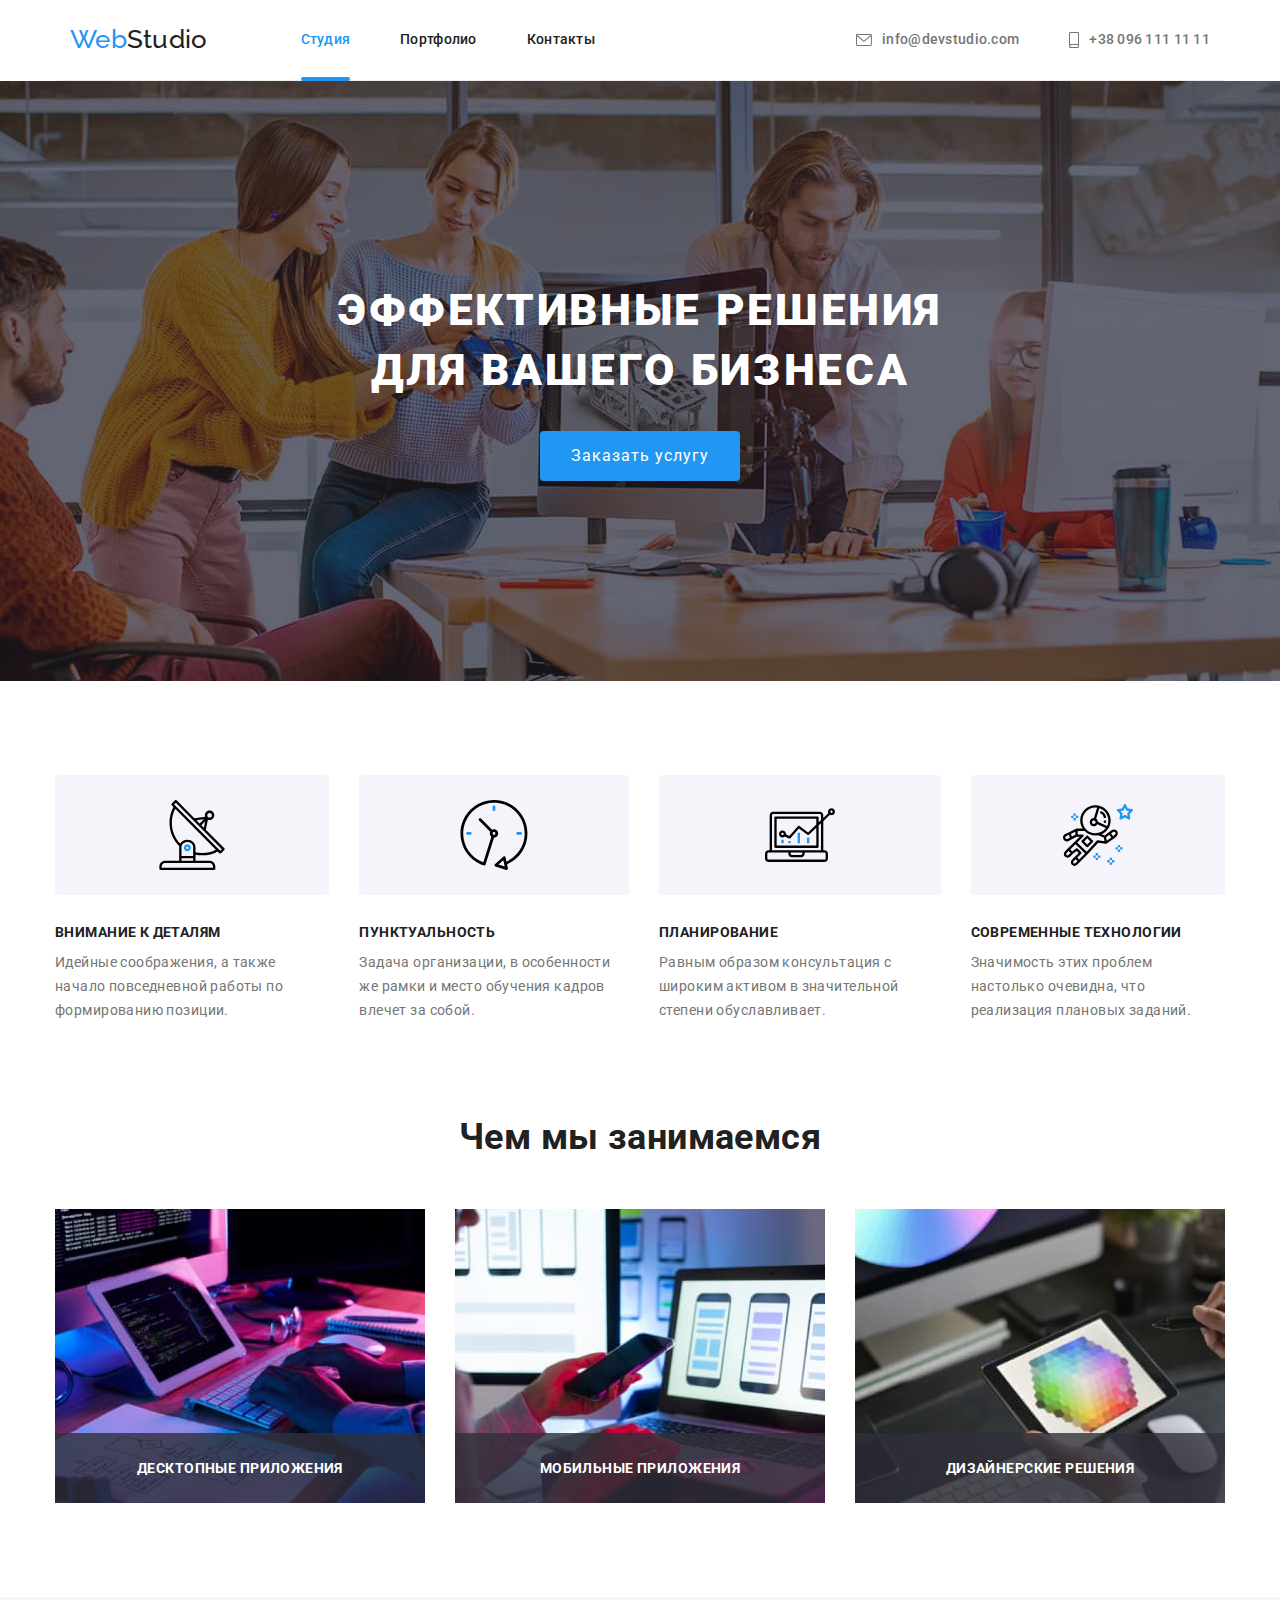
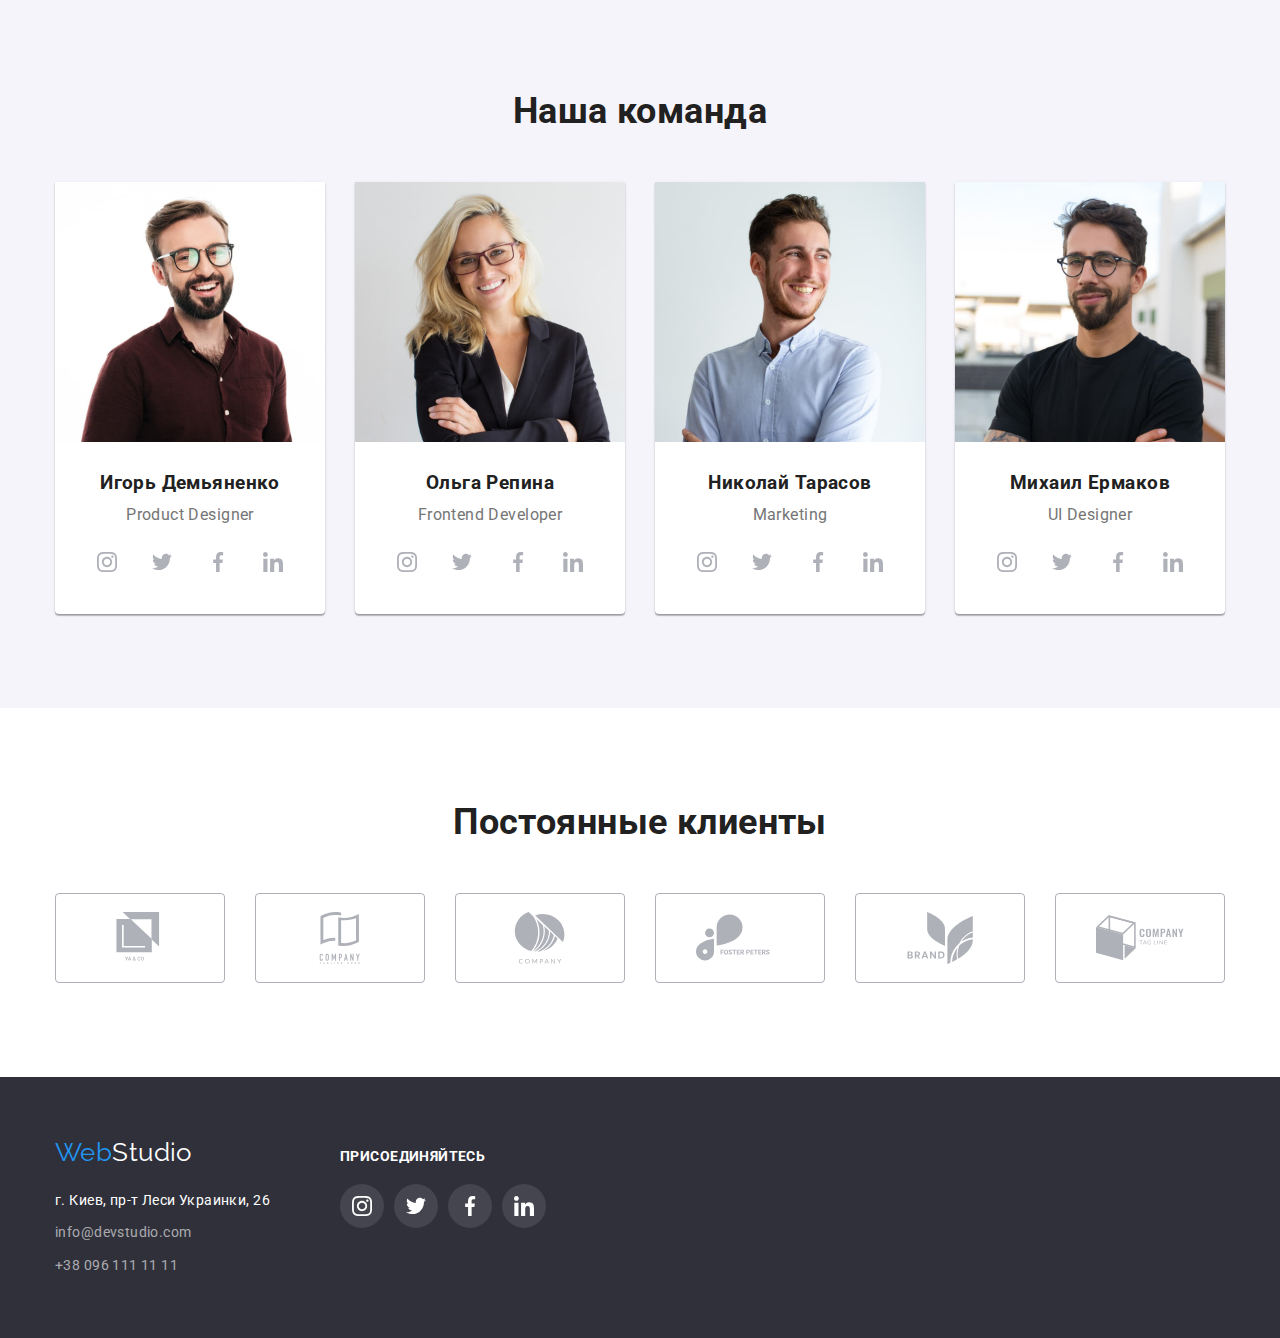
==== index.html @ 07320141 "homework 5" ====
<!DOCTYPE html>
<html lang="ru">
<head>
    <meta charset="UTF-8">
    <meta name="viewport" content="width=device-width, initial-scale=1.0">
    <title>Студия</title>
    <link rel = "preconnect" href = "https://fonts.gstatic.com">
    <link href="https://fonts.googleapis.com/css2?family=Raleway:wght@700&family=Roboto:wght@400;500;700;900&display=swap" rel="stylesheet">
    <link rel="stylesheet" href= "https://cdnjs.cloudflare.com/ajax/libs/modern-normalize/1.0.0/modern-normalize.min.css">
    <link rel="stylesheet" href="./styles.css">
 </head>
<body>
 <header class="header">
    <div class="container">
        <nav class="nav">
            <a href="./index.html" class="logo">Web<span class="sec-part-black">Studio</span></a>
            <ul class="list">
                 <li class="item"><a href="./index.html" class="link opend">Студия</a></li>
                 <li class="item"><a href="./portfolio.html" class="link">Портфолио</a></li>
                 <li class="item"><a href="#" class="link">Контакты</a></li>
            </ul>
        </nav>
        <ul class="list header-contacts">
          <li class="item">
            <a href="mailto:info@devstudio.com" class="contacts">
              <svg class="icon" width="16" height="12">
                <use href="./img/symbol-defs.svg#icon-envelope">
                </use>
              </svg>
                info@devstudio.com</a></li>
          <li class="item"><a href="tel:+380961111111" class="contacts">
            <svg class="icon" width="10" height="16">
              <use href="./img/symbol-defs.svg#icon-smartphone">
              </use>
            </svg>+38 096 111 11 11</a></li>
     </ul>    
    </div>
 </header> 
 <main> 
<section class="hero">
        <div class="title"><h1>Эффективные решения для вашего бизнеса</h1>
        <button class="button" data-modal-open>Заказать услугу</button>
        </div>
        <div class="backdrop is-hidden" data-modal>
          <div class="modal">
            <button class="button-close" data-modal-close>
              <svg class="icon" width="18" height="18">
                <use href="./img/symbol-defs.svg#icon-close"></use>
              </svg>
            </button>
          </div>
        </div>
</section>
<section class="advantages">
    <div class="container">
        <!-- Невидимый заголовок -->
      <h2 class="invisible">Приемущества</h2>
      <ul class="list">
        <li class="item">
          <div class="icon-container">
            <svg class="icon" width="70" height="70">
              <use href="./img/symbol-defs.svg#icon-antenna"></use>
            </svg>
          </div>
          <h3 class="title">Внимание к деталям</h3>
            <p class="text">Идейные соображения, а также начало повседневной работы по формированию позиции.</p>
        </li>
        <li class="item">
          <div class="icon-container">
            <svg class="icon" width="70" height="70">
              <use href="./img/symbol-defs.svg#icon-clock"></use>
            </svg>
          </div>
            <h3 class="title">Пунктуальность</h3>
            <p class="text">Задача организации, в особенности же рамки и место обучения кадров влечет за собой.</p>
        </li>
        <li class="item">
          <div class="icon-container">
            <svg class="icon" width="70" height="70">
              <use href="./img/symbol-defs.svg#icon-diagram"></use>
            </svg>
          </div>
            <h3 class="title">Планирование</h3>
            <p class="text">Равным образом консультация с широким активом в значительной степени обуславливает.</p>
        </li>
        <li class="item">
          <div class="icon-container">
            <svg class="icon" width="70" height="70">
              <use href="./img/symbol-defs.svg#icon-astronaut"></use>
            </svg>
          </div>
            <h3 class="title">Современные технологии</h3>
            <p class="text">Значимость этих проблем настолько очевидна, что реализация плановых заданий.</p>
        </li>
      </ul>
    </div>
</section>
<section class="activity">
    <div class="container">
      <h2 class="global-title">Чем мы занимаемся</h2>
      <ul class="list">
        <li class="item">
          <img src="./img/box1.jpg" alt="Что-то печатает" width="370">
          <p class="inscription">Десктопные приложения</p>
        </li>
        <li class="item">
          <img src="./img/box2.jpg" alt="Смотрит в телефон" width="370">
          <p class="inscription">Мобильные приложения</p>
        </li>
        <li class="item">
          <img src="./img/box3.jpg" alt="Смотрит на палитру цветов" width="370">
          <p class="inscription">Дизайнерские решения</p>
        </li>
      </ul>
    </div>
</section>
<section class="team">
    <div class="container">
        <h2 class="global-title">Наша команда</h2>
        <ul class="list">
            <li class="item"><img src="./img/img1.jpg" alt="Игорь Демьяненко" width="270">
              <div class="info">
                <h3 class="title">Игорь Демьяненко</h3>
                <p class="text">Product Designer</p>
                <ul class="social-list">
                  <li class="social-item">
                    <a class="social-networks" href="#">
                      <svg class="social-icon">
                        <use href="./img/symbol-defs.svg#icon-instagram"></use>
                      </svg>
                    </a>
                  </li>
                  <li class="social-item">
                    <a class="social-networks" href="#">
                      <svg class="social-icon">
                        <use href="./img/symbol-defs.svg#icon-twitter"></use>
                      </svg>
                    </a>
                  </li>
                  <li class="social-item">
                    <a class="social-networks" href="#">
                      <svg class="social-icon">
                        <use href="./img/symbol-defs.svg#icon-facebook"></use>
                      </svg>
                    </a>
                  </li>
                  <li class="social-item">
                    <a class="social-networks" href="#">
                      <svg class="social-icon">
                        <use href="./img/symbol-defs.svg#icon-linkedin"></use>
                      </svg>
                    </a>
                  </li>
                </ul>
              </div>
            </li>
            <li class="item"><img src="./img/img2.jpg" alt="Ольга Репина" width="270">
              <div class="info">
                <h3 class="title">Ольга Репина</h3>
                <p class="text">Frontend Developer</p>
                <ul class="social-list">
                  <li class="social-item">
                    <a class="social-networks" href="#">
                      <svg class="social-icon">
                        <use href="./img/symbol-defs.svg#icon-instagram"></use>
                      </svg>
                    </a>
                  </li>
                  <li class="social-item">
                    <a class="social-networks" href="#">
                      <svg class="social-icon">
                        <use href="./img/symbol-defs.svg#icon-twitter"></use>
                      </svg>
                    </a>
                  </li>
                  <li class="social-item">
                    <a class="social-networks" href="#">
                      <svg class="social-icon">
                        <use href="./img/symbol-defs.svg#icon-facebook"></use>
                      </svg>
                    </a>
                  </li>
                  <li class="social-item">
                    <a class="social-networks" href="#">
                      <svg class="social-icon">
                        <use href="./img/symbol-defs.svg#icon-linkedin"></use>
                      </svg>
                    </a>
                  </li>
                </ul>
              </div>
            </li>
            <li class="item"><img src="./img/img3.jpg" alt="Николай Тарасов" width="270">
              <div class="info">
                <h3 class="title">Николай Тарасов</h3>
                <p class="text">Marketing</p>
                <ul class="social-list">
                  <li class="social-item">
                    <a class="social-networks" href="#">
                      <svg class="social-icon">
                        <use href="./img/symbol-defs.svg#icon-instagram"></use>
                      </svg>
                    </a>
                  </li>
                  <li class="social-item">
                    <a class="social-networks" href="#">
                      <svg class="social-icon">
                        <use href="./img/symbol-defs.svg#icon-twitter"></use>
                      </svg>
                    </a>
                  </li>
                  <li class="social-item">
                    <a class="social-networks" href="#">
                      <svg class="social-icon">
                        <use href="./img/symbol-defs.svg#icon-facebook"></use>
                      </svg>
                    </a>
                  </li>
                  <li class="social-item">
                    <a class="social-networks" href="#">
                      <svg class="social-icon">
                        <use href="./img/symbol-defs.svg#icon-linkedin"></use>
                      </svg>
                    </a>
                  </li>
                </ul>
              </div>
            </li>
            <li class="item"><img src="./img/img4.jpg" alt="Михаил Ермаков" width="270">
              <div class="info">
                <h3 class="title">Михаил Ермаков</h3>
                <p class="text">UI Designer</p>
                <ul class="social-list">
                  <li class="social-item">
                    <a class="social-networks" href="#">
                      <svg class="social-icon">
                        <use href="./img/symbol-defs.svg#icon-instagram"></use>
                      </svg>
                    </a>
                  </li>
                  <li class="social-item">
                    <a class="social-networks" href="#">
                      <svg class="social-icon">
                        <use href="./img/symbol-defs.svg#icon-twitter"></use>
                      </svg>
                    </a>
                  </li>
                  <li class="social-item">
                    <a class="social-networks" href="#">
                      <svg class="social-icon">
                        <use href="./img/symbol-defs.svg#icon-facebook"></use>
                      </svg>
                    </a>
                  </li>
                  <li class="social-item">
                    <a class="social-networks" href="#">
                      <svg class="social-icon">
                        <use href="./img/symbol-defs.svg#icon-linkedin"></use>
                      </svg>
                    </a>
                  </li>
                </ul>
              </div>
            </li>
        </ul>
    </div>
</section>
<section class="client">
  <div class="container">
    <h2 class="global-title">Постоянные клиенты</h2>
    <ul class="list">
      <li class="item">
        <a class="card" href="#">
          <svg class="company">
            <use href="./img/symbol-defs.svg#icon-logo-1"></use>
          </svg>
        </a> 
      </li>
      <li class="item">
        <a class="card" href="#">
          <svg class="company">
            <use href="./img/symbol-defs.svg#icon-logo-2"></use>
          </svg>
        </a> 
      </li>
      <li class="item">
        <a class="card" href="#">
          <svg class="company">
            <use href="./img/symbol-defs.svg#icon-logo-3"></use>
          </svg>
        </a> 
      </li>
      <li class="item">
        <a class="card" href="#">
          <svg class="company">
            <use href="./img/symbol-defs.svg#icon-logo-4"></use>
          </svg>
        </a> 
      </li>
      <li class="item">
        <a class="card" href="#">
          <svg class="company">
            <use href="./img/symbol-defs.svg#icon-logo-5"></use>
          </svg>
        </a> 
      </li>
      <li class="item">
        <a class="card" href="#">
          <svg class="company">
            <use href="./img/symbol-defs.svg#icon-logo-6"></use>
          </svg>
        </a> 
      </li>
    </ul>
  </div>
</section>
</main>
<footer class="footer">
    <div class="container">
        <div class="info">
          <a href="./index.html" class="logo">Web<span class="sec-part-white">Studio</span></a>
          <address class="address">г. Киев, пр-т Леси Украинки, 26</address>
          <ul class="list">
            <li class="item"><a href="mailto:info@devstudio.com" class="link">info@devstudio.com</a></li>
            <li class="item"><a href="tel:+380961111111" class="link">+38 096 111 11 11</a></li>
          </ul>       
        </div>
        <div class="social-container">
          <h2 class="title">присоединяйтесь</h2>
          <ul class="social-list">
            <li class="social-item">
              <a class="social-networks" href="#">
                <svg class="social-icon">
                  <use href="./img/symbol-defs.svg#icon-instagram"></use>
                </svg>
              </a>
            </li>
            <li class="social-item">
              <a class="social-networks" href="#">
                <svg class="social-icon">
                  <use href="./img/symbol-defs.svg#icon-twitter"></use>
                </svg>
              </a>
            </li>
            <li class="social-item">
              <a class="social-networks" href="#">
                <svg class="social-icon">
                  <use href="./img/symbol-defs.svg#icon-facebook"></use>
                </svg>
              </a>
            </li>
            <li class="social-item">
              <a class="social-networks" href="#">
                <svg class="social-icon">
                  <use href="./img/symbol-defs.svg#icon-linkedin"></use>
                </svg>
              </a>
            </li>
          </ul>
        </div>
    </div>
</footer>
<script src="./js/modal.js"></script>
</body>
</html>
---- styles.css ----
/* Бексайд основной #FFFFFF */
/* Бексайд подвала #2F303A */
/* Бексайд вторичный #F5F4FA */
/* Основной цвет заголовков #212121 */
/* основной цвет текста #757575 */
/* второй цвет текста #FFFFFF */
/* Акцент #2196F3*/
/* Цвет ссылки в подвале  rgba(255, 255, 255, 0.6) */
/* Цвет линии под меню #ECECEC */
/* Цвет рамки в портфолио #EEEEEE */
/* Цвет фона героя #C4C4C4 */
/* Цвет иконки социальных сетей #AFB1B8 */
/* Цвет фона иконок соц сетей в футере rgba(255, 255, 255, 0.1) */
/* Цвет фона текста над картинками rgba(47, 48, 58, 0.8); */
/* Цвет бэкдропа rgba(0, 0, 0, 0.2) */

html{
    box-sizing: border-box;
}

img {
    display: block;
    max-width: 100%;
}

*,
*::before,
*::after{
    box-sizing: inherit;
}

:root{
    --title-text-color: #212121;
    --primary-text-color: #757575;
    --secondary-text-color: #FFFFFF;
    --primary-background-color: #FFFFFF;
    --secondary-background-color: #F5F4FA; 
    --footer-background-color: #2F303A;
    --accent-color: #2196F3;
    --footer-link-color: rgba(255, 255, 255, 0.6);
    --header-line-color: #ECECEC;
    --border-portfolio-color: #EEEEEE;
    --hero-background-color: #C4C4C4;
    --social-network-icon-color:#AFB1B8;
    --footer-social-background-icon-color:rgba(255, 255, 255, 0.1);
    --image-text-background-color:rgba(47, 48, 58, 0.8);
    --backdrop-color:rgba(0, 0, 0, 0.2);
    --modal-close-button-color:rgba(0, 0, 0, 1);
}

body{
    background-color: var(--primary-background-color);
    color: var(--title-text-color);
    font-family: 'Roboto', sans-serif;
    font-weight: 700;
    font-size: 14px;
    line-height: 1.71;
    letter-spacing: 0.03em;
}

li {
    list-style-type: none; 
}

a {
    display:block;
    text-decoration: none;
}

.container{
    margin-left: auto;
    margin-right: auto;
    width: 1200px;
    padding: 0 15px;
    /* outline: 2px solid tomato; */
}

.text{
    color: var(--primary-text-color);
    font-weight: 400;
}

/* Логотип */
.logo{
        display: block;
        margin-right: 93px;
        padding-top: 24px;
        padding-bottom: 24px;
        
        font-family: 'Raleway', sans-serif;
        font-size: 26px;
        line-height: 1.2;
        color: var(--accent-color);
}

.logo .sec-part-white{
    color: var(--secondary-text-color);
    
}

.logo .sec-part-black{
    color: var(--title-text-color);
    
}

.list{
    margin-top: 0;
    margin-bottom: 0;
    padding: 0;
}

/* Шапка */
.header .container{
    display: flex;

    font-weight: 500;
    line-height: 1.14;
    letter-spacing: 0.02em;

    padding: 0px 15px;
    border-bottom: 1px solid var(--header-line-color);
    width: 1170px;
}

.nav{
    display: flex;
    align-items: center;
}

.header .list{
    display: flex;
}

.header-contacts{
    margin-left: auto;
}

.nav .link{
    display: block;
    padding: 32px 0;
    
    color: var(--title-text-color);

    transition: color 250ms cubic-bezier(0.4, 0, 0.2, 1);
}

header .item{
    margin-right: 50px;
}

header .item:last-child{
    margin-right: 0;
}

header .link:hover, 
header .link:focus{
    color: var(--accent-color);
}

.list .contacts{
    display: flex;
    align-items: center;
    padding: 32px 0;

    color: var(--primary-text-color);

    transition: color 250ms cubic-bezier(0.4, 0, 0.2, 1);
}

.list .contacts:hover, 
.list .contacts:focus{
    color: var(--accent-color);
}

.header .icon{
    margin-right: 10px;
    fill: currentColor
}

/* помечается открытая страница */
.nav .opend{
    color: var(--accent-color);

    position: relative;

    transition: color 250ms cubic-bezier(0.4, 0, 0.2, 1);
}
.nav .opend::after{
    content: '';

    position: absolute;

    bottom: -1px;
    display: block;

    background-color: var(--accent-color);
    width: 100%;
    height: 4px;
    border-radius: 2px;
}
.nav .opend:hover,
.nav .opend:focus{
    color: var(--title-text-color);
}

/* Контент */
/* Герой */
.hero{

    color: var(--secondary-text-color);
    text-align: center;
    max-width: 1600px;
    height: 600px;
    margin-left: auto;
    margin-right: auto;
    padding: 200px 15px;
    background-color: var(--hero-background-color);
    background-image: linear-gradient( rgba(47, 48, 58, 0.4), rgba(47, 48, 58, 0.4)), url(./img/Img.jpg);
    background-size: cover;
    background-position: center;
}

.hero .title{
    margin-left: auto;
    margin-right: auto;
    margin-top: 0;

    width: 696px;
    height: 200px;
}

.hero h1{
    margin-bottom: 30px;
    margin-top: 0;
    font-weight: 900;
    font-size: 44px;
    line-height: 1.36;
    text-align: center;
    letter-spacing: 0.06em;
    text-transform: uppercase;
}

.hero .button{
    display: flex;
    align-items: center;
    justify-content: center;

    width: 200px;
    height: 50px;
    padding: 0;
    border-radius: 4px;
    border: none;
    margin-right: auto;
    margin-left: auto;
    min-width: 200px;

    background-color: var(--accent-color);
    color: var(--secondary-text-color);


    font-size: 16px;
    line-height: 1.87;
    letter-spacing: 0.06em;
}

.backdrop{
    position: fixed;
    top: 0;
    left: 0;
    width: 100%;
    height: 100%;
    background-color: var(--backdrop-color);
    z-index: 2;

    opacity: 1;
    transition: opacity 250ms cubic-bezier(0.4, 0, 0.2, 1);
}

.backdrop.is-hidden{
    opacity: 0;
    pointer-events: none;
}

.backdrop.is-hidden .modal{
    transform: translate(-50%, -50%) scale(0.8);
}
.modal{
    position: absolute;
    top: 50%;
    left: 50%;
    min-width: 528px;
    min-height: 581px;
    border-radius: 4px;

    transform: translate(-50%, -50%) scale(1);
    transition: transform 250ms cubic-bezier(0.4, 0, 0.2, 1);

    background-color: var(--primary-background-color);
}

.modal .button-close{
    display: flex;
    position: absolute;
    top: 8px;
    right: 8px;
    width: 30px;
    height: 30px;
    border-radius: 50%;
    align-items: center;
    justify-content: center;
    padding: 0;
    border-color: var(--backdrop-color);
    background-color: var(--primary-background-color);
    fill: var(--modal-close-button-color);
}

/* Приемущества */
.advantages{
    padding-top: 94px;
    padding-bottom: 0;
}

.invisible{
    position: absolute !important;
    clip: rect(1px, 1px, 1px, 1px);
    
    padding: 0 !important;
    border: 0 !important;
    height: 1px !important;
    width: 1px !important;
    overflow: hidden;
}

.advantages .list{
    display: flex;
}

.advantages .item{
    width: calc((100% -90px)/4);
    margin-right: 30px;
}
.icon-container{
    margin-bottom: 30px;
    display: flex;
    align-items: center;
    justify-content: center;
    height: 120px;
    background-color: var(--secondary-background-color);
    border-radius: 4px;
}

.advantages .item:last-child{
    margin-right: 0;
}

.advantages .title{
    margin-top: 0;
    margin-bottom: 10px;

    font-size: 14px;
    line-height: 1.14;
    text-transform: uppercase;
}

.advantages .text{
    margin-top: 0;
    margin-bottom: 0;
}

/* Чем мы занимаемся */
.activity{
    padding-top: 94px;
    padding-bottom: 94px;
}

.activity .list{
    display: flex;
}
.global-title{
    display: block;
    margin-bottom: 50px;
    margin-top: 0;
    
    font-size: 36px;
    line-height: 1.16;
    text-align: center;
}

.activity .item:not(:last-child){
    margin-right: 30px;
    margin-bottom: 0;
}
.activity .item{
    position: relative;
}
.activity .inscription{
    position: absolute;

    display: block;
    width: 100%;
    height: 70px;
    margin: 0;
    padding: 27px 0;
    bottom: 0;
    right: 0;
    background-color: var(--image-text-background-color);

    font-size: 14px;
    line-height: 1.142;
    text-align: center;
    text-transform: uppercase;
    color: var(--secondary-text-color);

}

/* Наша команда */
.team{
    padding-top: 94px;
    padding-bottom: 94px;
    background-color: var(--secondary-background-color);
    font-size: 16px;
    line-height: 1.19;
    text-align: center;
}
.team .list{
    display: flex;
}

.team .item{
    width: calc((100% -90px)/4);
    box-shadow: 0px 1px 3px rgba(0, 0, 0, 0.12),
                0px 1px 1px rgba(0, 0, 0, 0.14), 
                0px 2px 1px rgba(0, 0, 0, 0.2);
    border-radius: 0px 0px 4px 4px;
    background-color: var(--primary-background-color);
}

.team .item:not(:last-child){
    margin-right: 30px;
}

.team .info{
    padding: 30px 30px;
}

.team .title{
    margin-top: 0;
    margin-bottom: 10px;

    max-width: 270px;
}

.team .text{
    margin-top: 0;
    margin-bottom: 16px;
    max-width: 270px;
}
.team .social-list{
    display: flex;
    justify-content: space-between;
    padding: 0;
    fill: var(--social-network-icon-color);
}

.social-networks{
    display: flex;
    align-items: center;
    justify-content: center;
    width: 44px;
    height: 44px;
    border-radius: 50%;
    fill: var(--social-network-icon-color);

    transition: background-color 250ms cubic-bezier(0.4, 0, 0.2, 1),
    fill 250ms cubic-bezier(0.4, 0, 0.2, 1);
}
.social-networks:hover,
.social-networks:focus{
    background-color: var(--accent-color);
    fill: var(--primary-background-color);
}

.social-icon{
    width: 20px;
    height: 20px;
    
}
/* Постоянные клиенты */
.client{
    padding: 94px 0;
}
.client .list{
    display:flex;
}

.client .item{
    width: 170px;
    height: 90px;
}

.client .item:not(:last-child){
    margin-right: 30px;
}
.client .card{
    display: flex;
    width: 100%;
    height: 100%;
    border-radius: 4px;
    border: 1px solid var(--social-network-icon-color);
    fill: var(--social-network-icon-color);
    align-items: center;
    justify-content: center;

    transition: fill 250ms cubic-bezier(0.4, 0, 0.2, 1),
    border-color 250ms cubic-bezier(0.4, 0, 0.2, 1);

}

.client .card:hover,
.client .card:focus{
    border-color: var(--accent-color);
    fill: var(--accent-color);
}

.client .company{
    max-width: 88px;
    max-height: 52px;

}


/* Подвал */
.footer{
    padding-bottom: 60px;
    padding-top: 60px;

    background-color: var(--footer-background-color);
    color: var(--secondary-text-color);
    font-weight: 400;
}
.footer .container{
    display: flex;
    align-items: baseline;
}

.footer .logo{
    margin-right: 0;
    margin-bottom: 20px;
    padding: 0;
    max-width: 145px;
}

.footer .address{
    font-style: normal;
    margin-bottom: 9px;
}

.footer .link{
    color: var(--footer-link-color);

    transition: color 250ms cubic-bezier(0.4, 0, 0.2, 1);
}

.footer .item:not(:last-child){
    margin-bottom: 9px;
}

.footer .link:hover,
.footer .link:focus{
    color: var(--accent-color);
}
.social-container{
    margin-left: 70px;
}
.footer .title{
    display: block;
    margin-top: 0;
    margin-bottom: 20px;
    text-transform: uppercase;
    font-size: 14px;
    line-height: 1.143;
}

.footer .social-list{
    display: flex;
    margin: 0;
    padding: 0;
    fill: var(--primary-background-color);
}

.footer .social-networks{
    background-color: var(--footer-social-background-icon-color);
    fill: var(--primary-background-color);

    transition: background-color 250ms cubic-bezier(0.4, 0, 0.2, 1);
}
.footer .social-item:not(:last-child){
    margin-right: 10px;
}
.footer .social-networks:hover,
.footer .social-networks:focus{
    background-color: var(--accent-color);
}


/* Контент для portfolio.html */
.search{
    padding-top: 94px;
    padding-bottom: 94px;
}

.search .buttons{
    display: flex;
    justify-content:center;
    margin-bottom: 50px;
}

.item-button:not(:last-child){
    margin-right: 8px;
}

.search .button{
    border-radius: 4px;
    padding: 6px 22px;

    min-height: 38px;
    max-width: 100%;
    border: none;
    background-color: var(--secondary-background-color);
    color: var(--title-text-color);

    transition: background-color 250ms cubic-bezier(0.4, 0, 0.2, 1),
    color 250ms cubic-bezier(0.4, 0, 0.2, 1),
    box-shadow 250ms cubic-bezier(0.4, 0, 0.2, 1);

    font-weight: 500;
    font-size: 16px;
    
    text-align: center;
    
    cursor: pointer
}

.search .button:hover, 
.search .button:focus{
    background-color: var(--accent-color);
    color: var(--secondary-text-color);
    box-shadow: 0px 2px 2px 0px rgba(0, 0, 0, 0.12);
    box-shadow: 0px 1px 2px 0px rgba(0, 0, 0, 0.08);
    box-shadow: 0px 3px 1px 0px rgba(0, 0, 0, 0.1);
}

.search .used{
    background-color: var(--accent-color);
    color: var(--secondary-text-color);
}

.portfolio{
    display: flex;
    flex-wrap:wrap;

    padding: 0;
    margin: 0;
    justify-content:center;
}

.portfolio .item{
    margin-bottom: 30px;
    margin-right: 30px;
}

.portfolio .link{
    transition: box-shadow 250ms cubic-bezier(0.4, 0, 0.2, 1);
}

.portfolio .link:hover,
.portfolio .link:focus{
    box-shadow: 0px 1px 1px rgba(0, 0, 0, 0.12),
    0px 4px 4px rgba(0, 0, 0, 0.06),
    1px 4px 6px rgba(0, 0, 0, 0.16);
}

.portfolio .link:hover .overlay,
.portfolio .link:focus .overlay{
    transform: translate(0, 0);
}


.portfolio .item:nth-child(3n){
    margin-right: 0;
}

.portfolio .item:nth-last-child(-n + 3){
    margin-bottom: 0;
}
.portfolio .overlay-container{
    overflow: hidden;
    width: 100%;
    position: relative;
}
.portfolio .overlay{
    position: absolute;
    display: flex;
    align-items: center;
    justify-content: center;
    top: 0;
    left: 0;
    transform: translate(0%, 100%);
    transition: transform 250ms cubic-bezier(0.4, 0, 0.2, 1);

    width: 100%;
    height: 294px;
    background-color: var(--accent-color);
}
.overlay-text{
    display: block;
    width: 322px;
    height: 168px;
}
.overlay .text{
    font-weight: 400;
    font-size: 18px;
    line-height: 1.55;
    color: var(--secondary-text-color)
}

.portfolio .info{
    padding: 20px 24px;
    border-bottom: 1px solid var(--border-portfolio-color);
    border-right: 1px solid var(--border-portfolio-color);
    border-left: 1px solid var(--border-portfolio-color);
    box-sizing: border-box;
}

.search .title{
    margin-top: 0;
    margin-bottom: 4px;
    color: var(--title-text-color);
    font-size: 18px;
    line-height: 2;
    letter-spacing: 0.06em;
}

.search .text{
    margin: 0;
    font-size: 16px;
    line-height: 1.87;
}
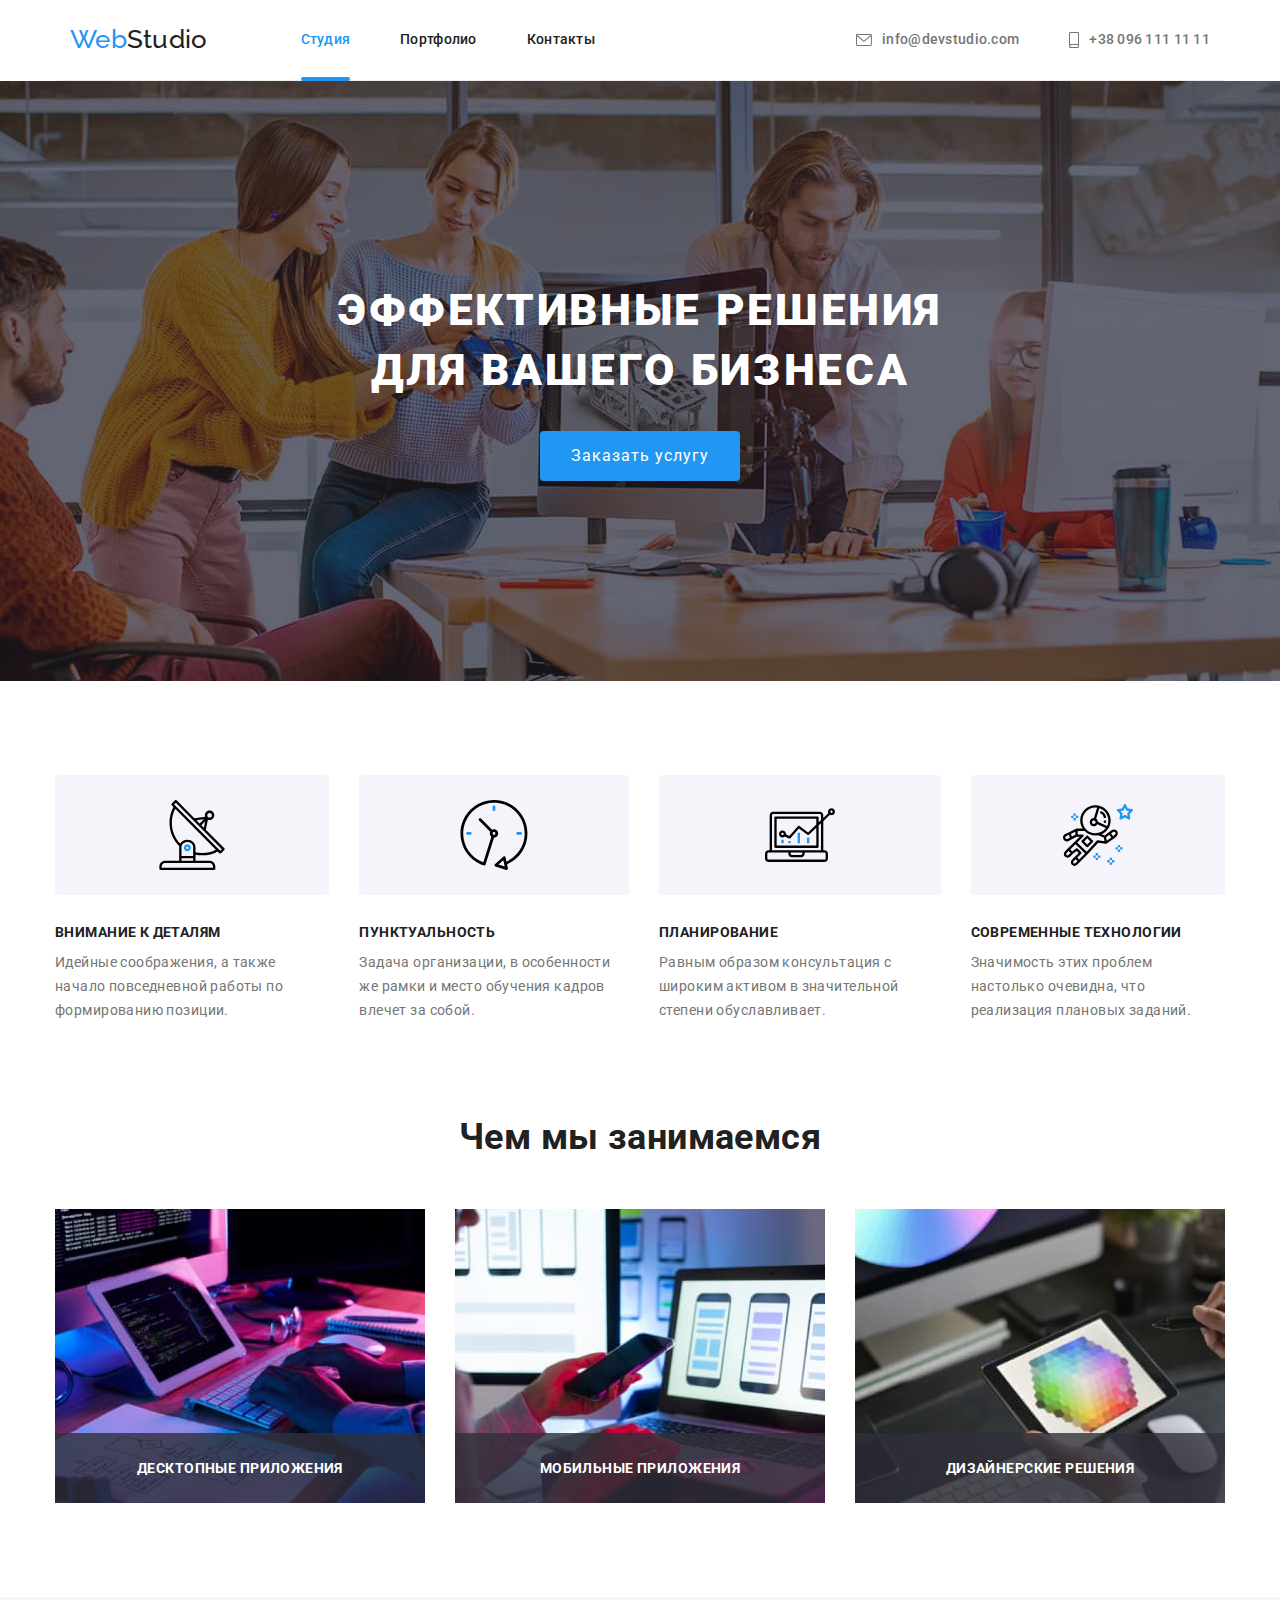
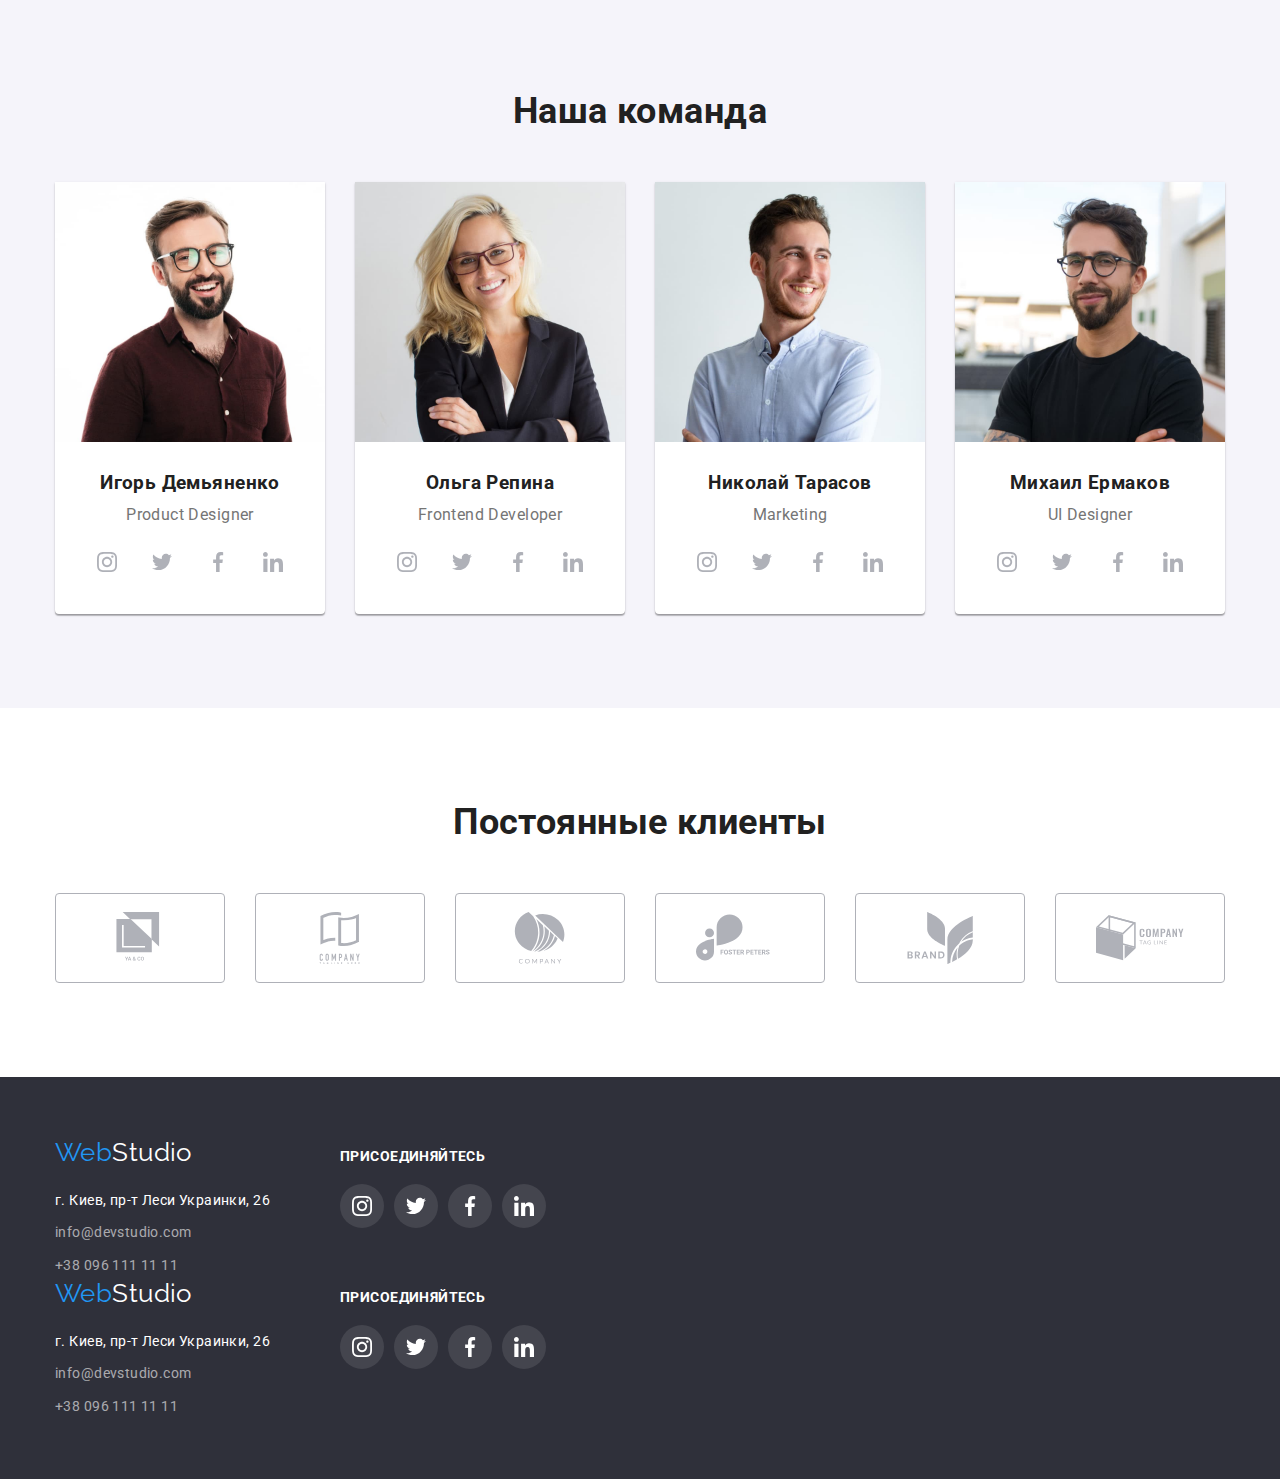
==== commit 384f8883: "фы" ====
--- a/index.html
+++ b/index.html
@@ -101,15 +101,21 @@
       <ul class="list">
         <li class="item">
           <img src="./img/box1.jpg" alt="Что-то печатает" width="370">
-          <p class="inscription">Десктопные приложения</p>
+          <div class="inscription-container">
+            <p class="inscription">Десктопные приложения</p>
+          </div>
         </li>
         <li class="item">
           <img src="./img/box2.jpg" alt="Смотрит в телефон" width="370">
-          <p class="inscription">Мобильные приложения</p>
+          <div class="inscription-container">
+            <p class="inscription">Мобильные приложения</p>
+          </div>
         </li>
         <li class="item">
           <img src="./img/box3.jpg" alt="Смотрит на палитру цветов" width="370">
-          <p class="inscription">Дизайнерские решения</p>
+          <div class="inscription-container">
+            <p class="inscription">Дизайнерские решения</p>
+          </div>
         </li>
       </ul>
     </div>
@@ -359,7 +365,51 @@
           </ul>
         </div>
     </div>
-</footer>
+    <div class="container">
+      <div class="info">
+        <a href="./index.html" class="logo">Web<span class="sec-part-white">Studio</span></a>
+        <address class="address">г. Киев, пр-т Леси Украинки, 26</address>
+        <ul class="list">
+          <li class="item"><a href="mailto:info@devstudio.com" class="link">info@devstudio.com</a></li>
+          <li class="item"><a href="tel:+380961111111" class="link">+38 096 111 11 11</a></li>
+        </ul>       
+      </div>
+      <div class="social-container">
+        <h2 class="title">присоединяйтесь</h2>
+        <ul class="social-list">
+          <li class="social-item">
+            <a class="social-networks" href="#">
+              <svg class="social-icon">
+                <use href="./img/symbol-defs.svg#icon-instagram"></use>
+              </svg>
+            </a>
+          </li>
+          <li class="social-item">
+            <a class="social-networks" href="#">
+              <svg class="social-icon">
+                <use href="./img/symbol-defs.svg#icon-twitter"></use>
+              </svg>
+            </a>
+          </li>
+          <li class="social-item">
+            <a class="social-networks" href="#">
+              <svg class="social-icon">
+                <use href="./img/symbol-defs.svg#icon-facebook"></use>
+              </svg>
+            </a>
+          </li>
+          <li class="social-item">
+            <a class="social-networks" href="#">
+              <svg class="social-icon">
+                <use href="./img/symbol-defs.svg#icon-linkedin"></use>
+              </svg>
+            </a>
+          </li>
+        </ul>
+      </div>
+  </div>
+  </footer>
+
 <script src="./js/modal.js"></script>
 </body>
 </html>--- a/styles.css
+++ b/styles.css
@@ -261,6 +261,8 @@
     font-size: 16px;
     line-height: 1.87;
     letter-spacing: 0.06em;
+
+    cursor: pointer
 }
 
 .backdrop{
@@ -393,24 +395,26 @@
 .activity .item{
     position: relative;
 }
-.activity .inscription{
+
+.inscription-container{
     position: absolute;
-
-    display: block;
+    bottom: 0;
+    right: 0;
+    display: flex;
+    align-items: center;
+    justify-content: center;
     width: 100%;
     height: 70px;
+    background-color: var(--image-text-background-color);
+
+}
+.activity .inscription{
     margin: 0;
-    padding: 27px 0;
-    bottom: 0;
-    right: 0;
-    background-color: var(--image-text-background-color);
 
     font-size: 14px;
     line-height: 1.142;
-    text-align: center;
     text-transform: uppercase;
     color: var(--secondary-text-color);
-
 }
 
 /* Наша команда */
@@ -705,17 +709,16 @@
     justify-content: center;
     top: 0;
     left: 0;
+    padding: 63px 24px;
     transform: translate(0%, 100%);
     transition: transform 250ms cubic-bezier(0.4, 0, 0.2, 1);
 
     width: 100%;
-    height: 294px;
+    height: 100%;
     background-color: var(--accent-color);
 }
 .overlay-text{
     display: block;
-    width: 322px;
-    height: 168px;
 }
 .overlay .text{
     font-weight: 400;
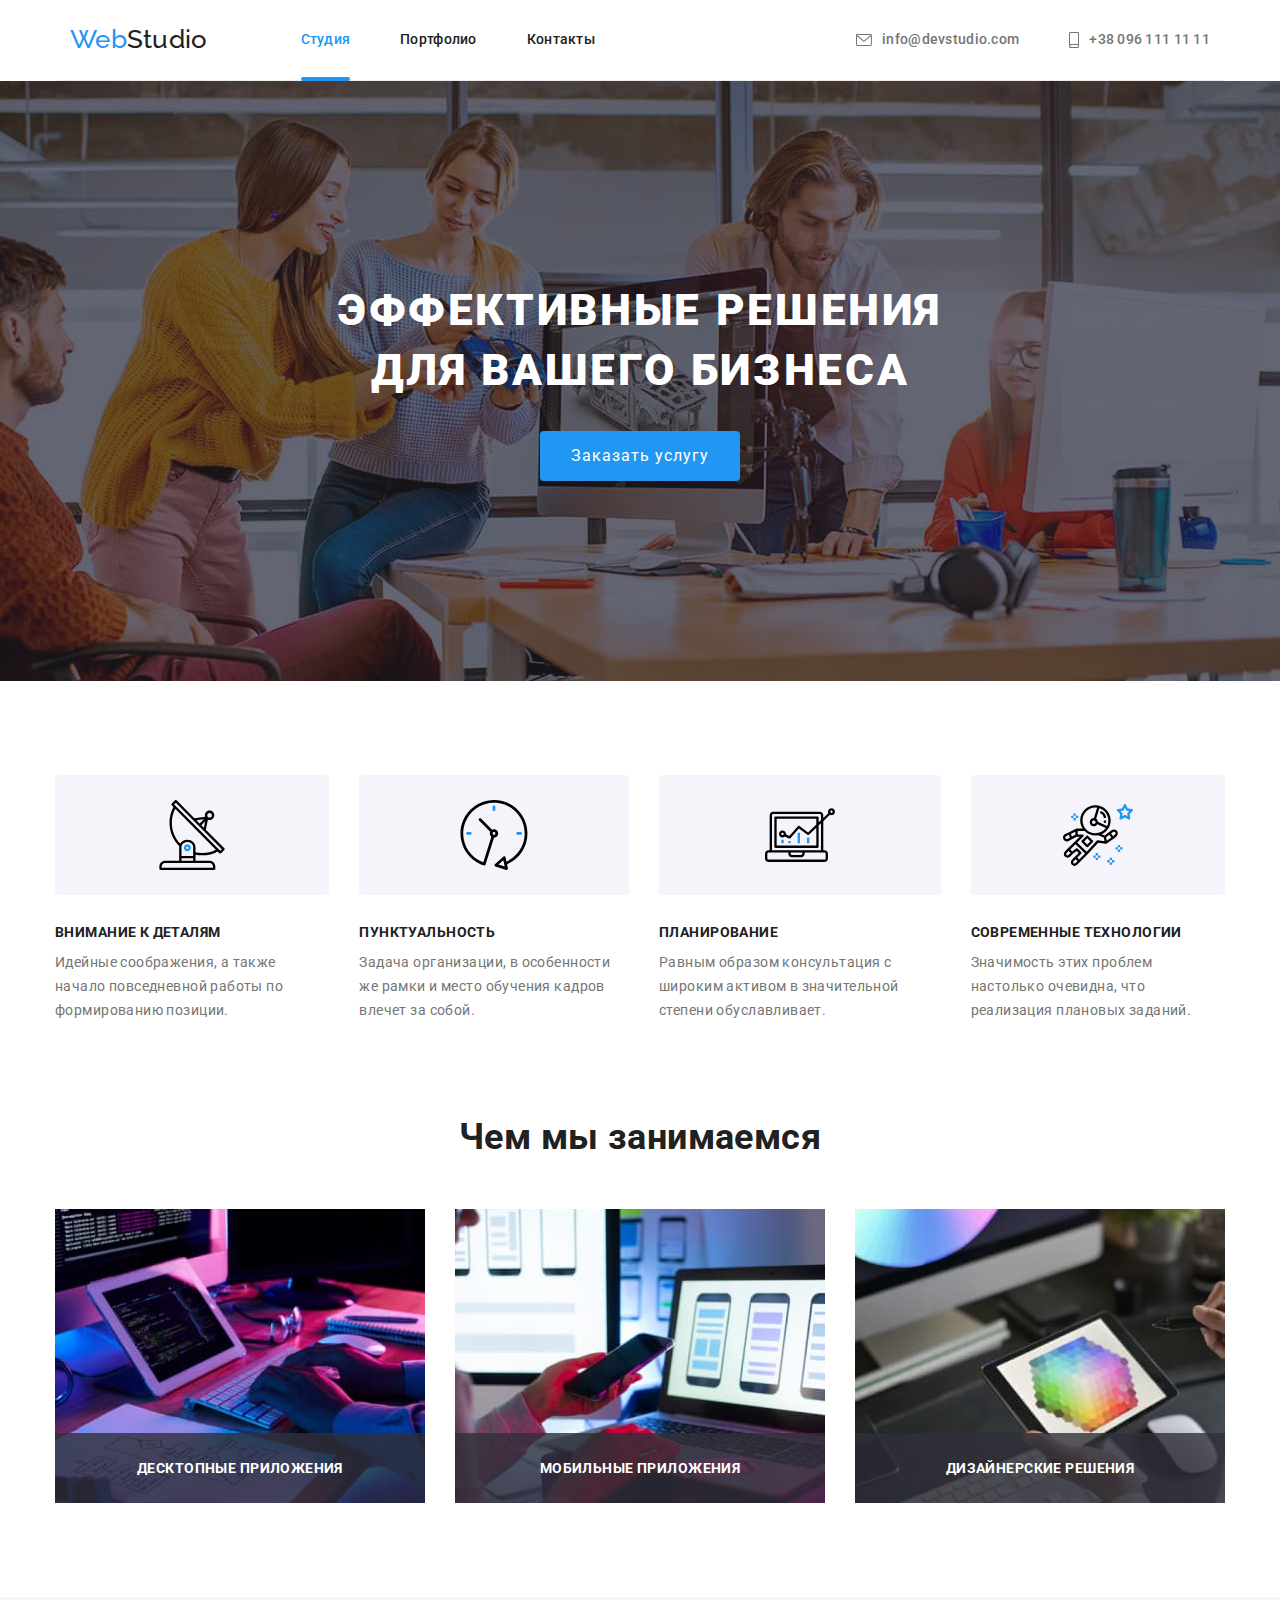
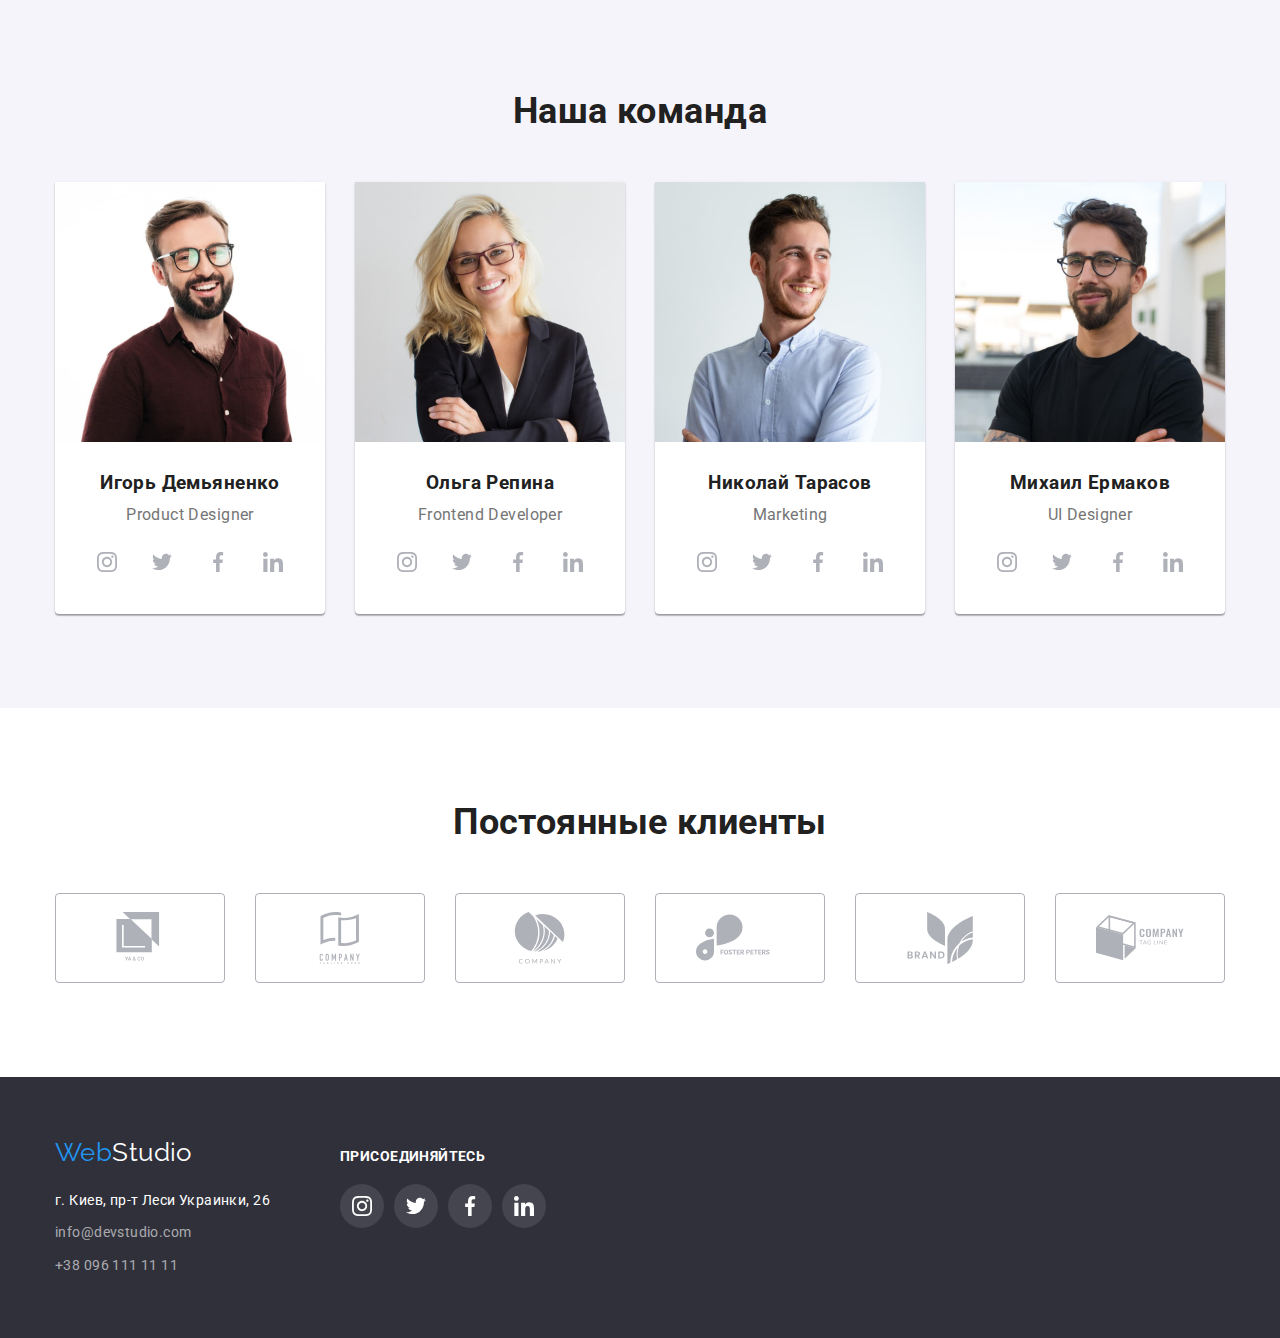
==== commit c200a265: "Revert "фы"" ====
--- a/index.html
+++ b/index.html
@@ -365,51 +365,7 @@
           </ul>
         </div>
     </div>
-    <div class="container">
-      <div class="info">
-        <a href="./index.html" class="logo">Web<span class="sec-part-white">Studio</span></a>
-        <address class="address">г. Киев, пр-т Леси Украинки, 26</address>
-        <ul class="list">
-          <li class="item"><a href="mailto:info@devstudio.com" class="link">info@devstudio.com</a></li>
-          <li class="item"><a href="tel:+380961111111" class="link">+38 096 111 11 11</a></li>
-        </ul>       
-      </div>
-      <div class="social-container">
-        <h2 class="title">присоединяйтесь</h2>
-        <ul class="social-list">
-          <li class="social-item">
-            <a class="social-networks" href="#">
-              <svg class="social-icon">
-                <use href="./img/symbol-defs.svg#icon-instagram"></use>
-              </svg>
-            </a>
-          </li>
-          <li class="social-item">
-            <a class="social-networks" href="#">
-              <svg class="social-icon">
-                <use href="./img/symbol-defs.svg#icon-twitter"></use>
-              </svg>
-            </a>
-          </li>
-          <li class="social-item">
-            <a class="social-networks" href="#">
-              <svg class="social-icon">
-                <use href="./img/symbol-defs.svg#icon-facebook"></use>
-              </svg>
-            </a>
-          </li>
-          <li class="social-item">
-            <a class="social-networks" href="#">
-              <svg class="social-icon">
-                <use href="./img/symbol-defs.svg#icon-linkedin"></use>
-              </svg>
-            </a>
-          </li>
-        </ul>
-      </div>
-  </div>
-  </footer>
-
+</footer>
 <script src="./js/modal.js"></script>
 </body>
 </html>